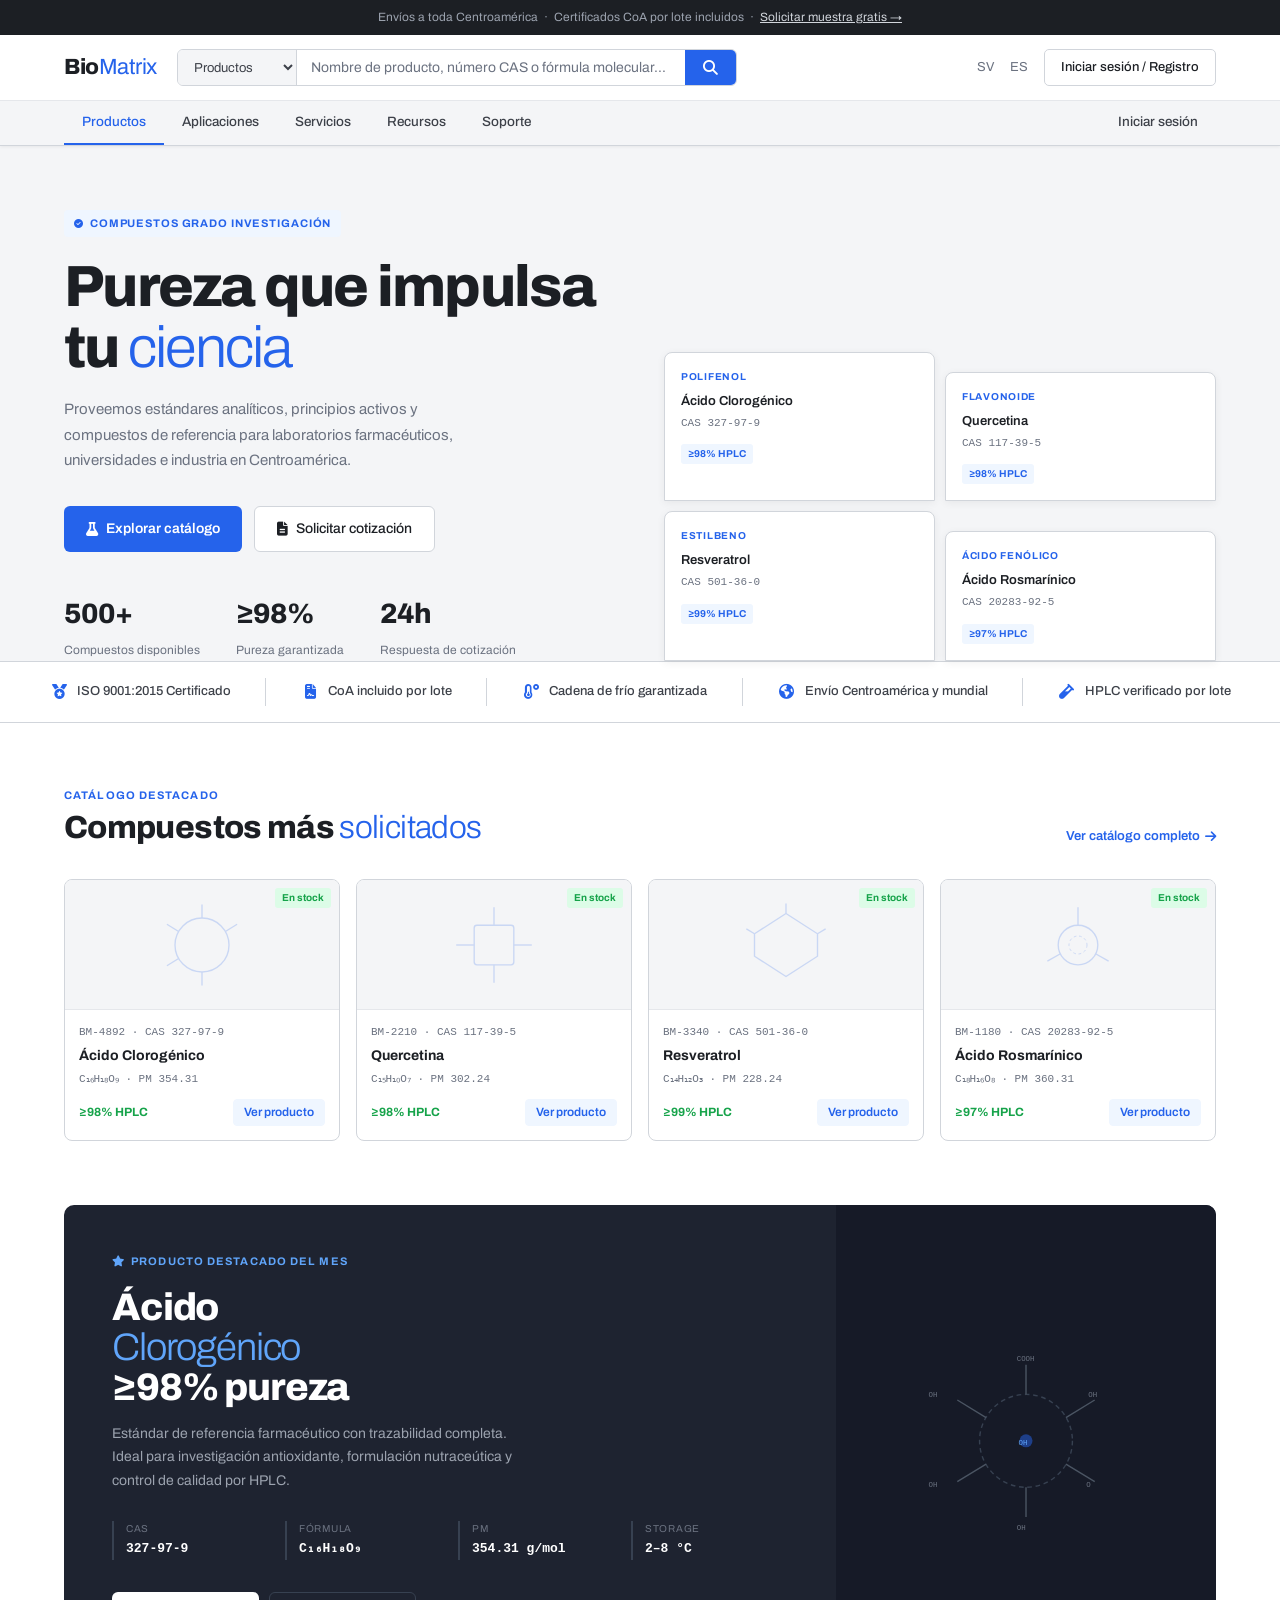
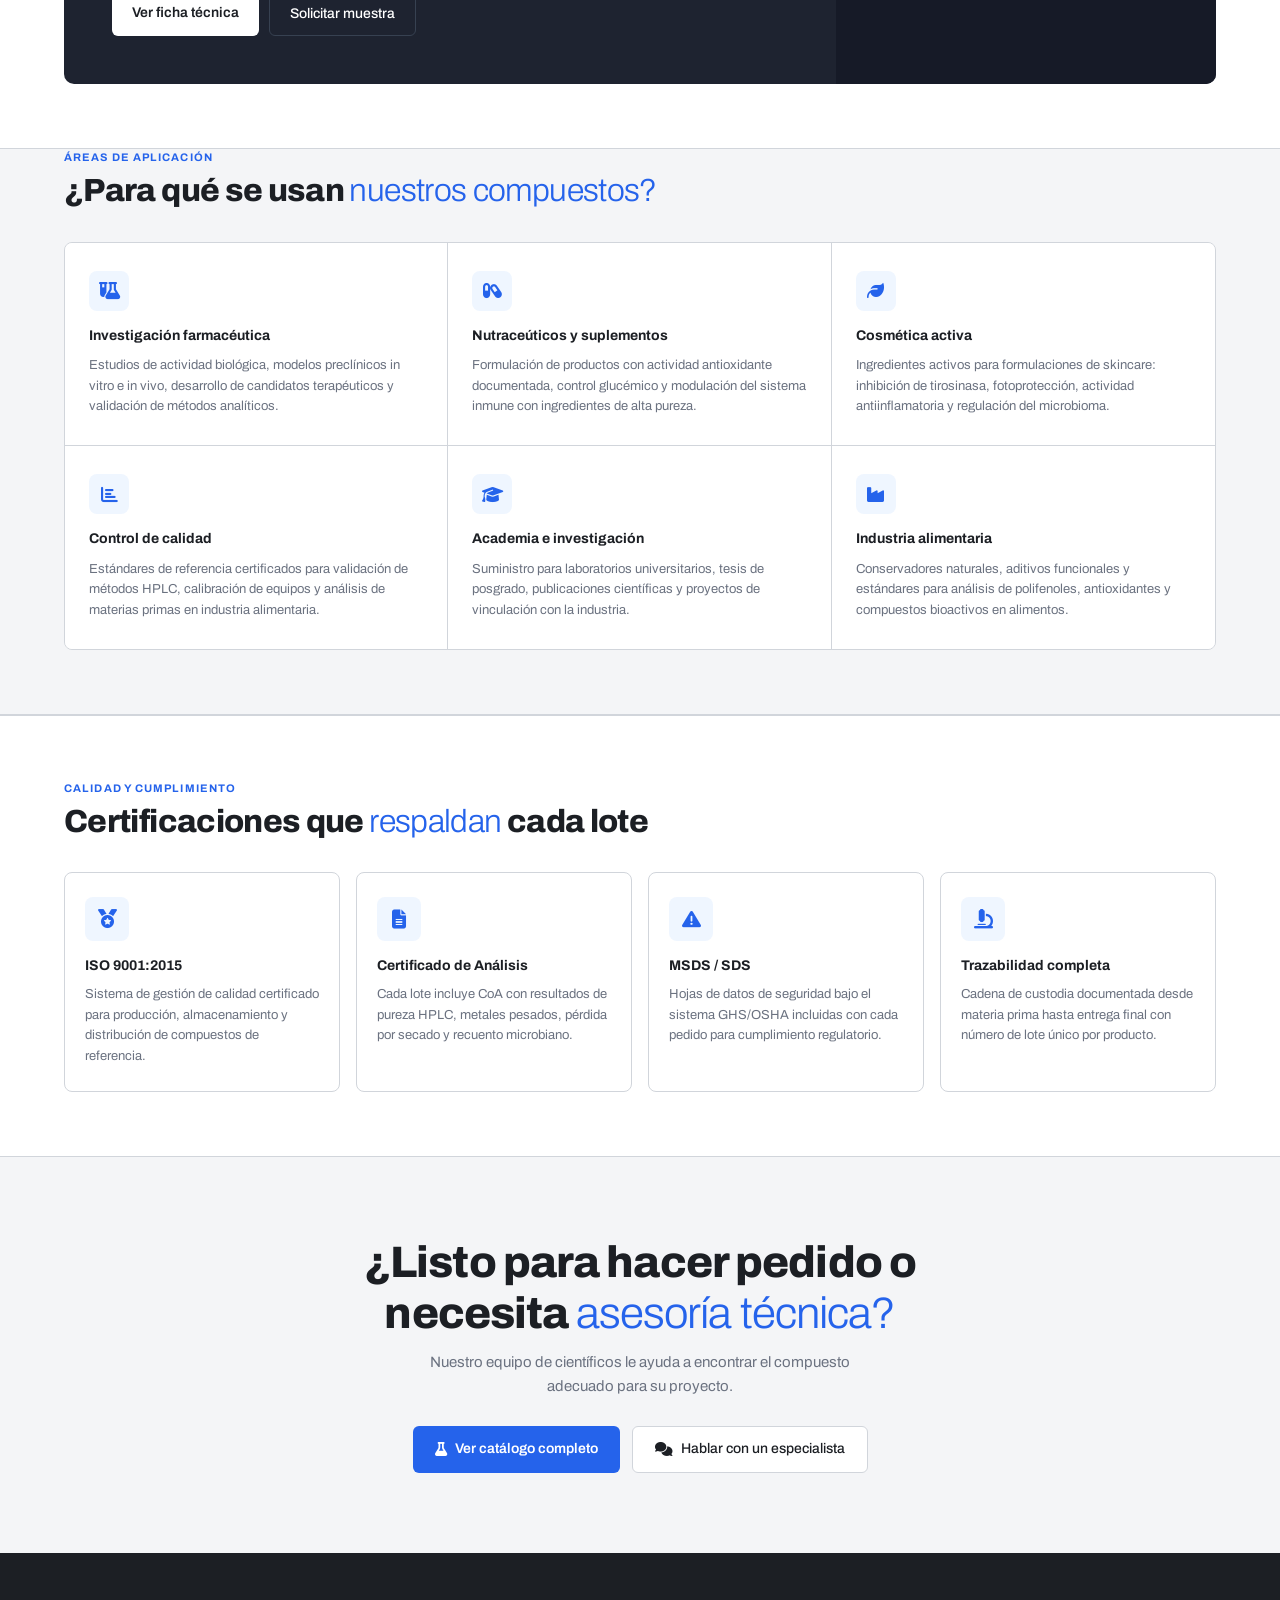
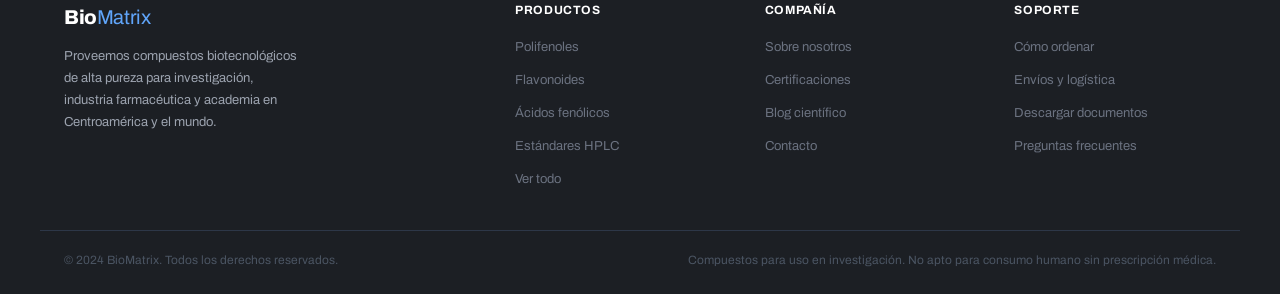
==== index.html @ c0905fe7 "Add files via upload" ====
<!DOCTYPE html>
<html lang="es">
<head>
<meta charset="UTF-8">
<meta name="viewport" content="width=device-width, initial-scale=1.0">
<title>BioMatrix — Compuestos Biotecnológicos de Alta Pureza</title>
<link rel="stylesheet" href="style.css">
<link rel="stylesheet" href="https://cdnjs.cloudflare.com/ajax/libs/font-awesome/6.5.0/css/all.min.css">
</head>
<body>

<div class="topbar">
  Envíos a toda Centroamérica &nbsp;·&nbsp; Certificados CoA por lote incluidos &nbsp;·&nbsp; <a href="contacto.html">Solicitar muestra gratis →</a>
</div>

<header>
  <div class="header-top">
    <div class="logo">Bio<span>Matrix</span></div>
    <div class="search-wrap">
      <select>
        <option>Productos</option>
        <option>CAS</option>
        <option>Aplicaciones</option>
      </select>
      <input type="text" placeholder="Nombre de producto, número CAS o fórmula molecular...">
      <button class="search-btn"><i class="fa fa-magnifying-glass"></i></button>
    </div>
    <div class="header-actions">
      <a href="#">SV</a>
      <a href="#">ES</a>
      <a href="contacto.html" class="btn-login">Iniciar sesión / Registro</a>
    </div>
    <button class="hamburger" onclick="document.querySelector('.mobile-nav').classList.toggle('open')">
      <i class="fa fa-bars"></i>
    </button>
  </div>
  <nav class="header-nav">
    <ul>
      <li><a href="catalogo.html" class="active">Productos</a></li>
      <li><a href="#">Aplicaciones</a></li>
      <li><a href="#">Servicios</a></li>
      <li><a href="#">Recursos</a></li>
      <li><a href="#">Soporte</a></li>
      <li class="nav-right"><a href="contacto.html">Iniciar sesión</a></li>
    </ul>
  </nav>
  <div class="mobile-nav">
    <a href="catalogo.html"><i class="fa fa-flask" style="width:18px;"></i> Productos</a>
    <a href="#"><i class="fa fa-layer-group" style="width:18px;"></i> Aplicaciones</a>
    <a href="#"><i class="fa fa-wrench" style="width:18px;"></i> Servicios</a>
    <a href="#"><i class="fa fa-book" style="width:18px;"></i> Recursos</a>
    <a href="contacto.html"><i class="fa fa-envelope" style="width:18px;"></i> Contacto</a>
    <a href="contacto.html"><i class="fa fa-right-to-bracket" style="width:18px;"></i> Iniciar sesión</a>
  </div>
</header>

<section class="hero">
  <div class="hero-inner">
    <div class="hero-text">
      <div class="hero-eyebrow"><i class="fa fa-circle-check"></i> Compuestos grado investigación</div>
      <h1>Pureza que impulsa<br>tu <span>ciencia</span></h1>
      <p class="hero-desc">Proveemos estándares analíticos, principios activos y compuestos de referencia para laboratorios farmacéuticos, universidades e industria en Centroamérica.</p>
      <div class="hero-ctas">
        <a href="catalogo.html" class="btn-primary"><i class="fa fa-flask"></i> Explorar catálogo</a>
        <a href="contacto.html" class="btn-secondary"><i class="fa fa-file-lines"></i> Solicitar cotización</a>
      </div>
      <div class="hero-stats">
        <div class="hero-stat">
          <strong>500+</strong>
          <span>Compuestos disponibles</span>
        </div>
        <div class="hero-stat">
          <strong>≥98%</strong>
          <span>Pureza garantizada</span>
        </div>
        <div class="hero-stat">
          <strong>24h</strong>
          <span>Respuesta de cotización</span>
        </div>
      </div>
    </div>
    <div class="hero-visual">
      <div class="hero-cards">
        <div class="hero-card">
          <div class="hc-tag">Polifenol</div>
          <div class="hc-name">Ácido Clorogénico</div>
          <div class="hc-cas">CAS 327-97-9</div>
          <span class="hc-purity">≥98% HPLC</span>
        </div>
        <div class="hero-card">
          <div class="hc-tag">Flavonoide</div>
          <div class="hc-name">Quercetina</div>
          <div class="hc-cas">CAS 117-39-5</div>
          <span class="hc-purity">≥98% HPLC</span>
        </div>
        <div class="hero-card">
          <div class="hc-tag">Estilbeno</div>
          <div class="hc-name">Resveratrol</div>
          <div class="hc-cas">CAS 501-36-0</div>
          <span class="hc-purity">≥99% HPLC</span>
        </div>
        <div class="hero-card">
          <div class="hc-tag">Ácido fenólico</div>
          <div class="hc-name">Ácido Rosmarínico</div>
          <div class="hc-cas">CAS 20283-92-5</div>
          <span class="hc-purity">≥97% HPLC</span>
        </div>
      </div>
    </div>
  </div>
</section>

<div class="trust-bar">
  <div class="trust-bar-inner">
    <div class="trust-item"><i class="fa fa-medal"></i> ISO 9001:2015 Certificado</div>
    <div class="trust-divider"></div>
    <div class="trust-item"><i class="fa fa-file-contract"></i> CoA incluido por lote</div>
    <div class="trust-divider"></div>
    <div class="trust-item"><i class="fa fa-temperature-low"></i> Cadena de frío garantizada</div>
    <div class="trust-divider"></div>
    <div class="trust-item"><i class="fa fa-earth-americas"></i> Envío Centroamérica y mundial</div>
    <div class="trust-divider"></div>
    <div class="trust-item"><i class="fa fa-vial"></i> HPLC verificado por lote</div>
  </div>
</div>

<section class="section">
  <div class="container">
    <div class="section-header">
      <div>
        <div class="section-label">Catálogo destacado</div>
        <h2 class="section-title">Compuestos más <span>solicitados</span></h2>
      </div>
      <a href="catalogo.html" class="link-all">Ver catálogo completo <i class="fa fa-arrow-right"></i></a>
    </div>
    <div class="compounds-grid">
      <a href="producto.html" class="compound-card">
        <div class="cc-img">
          <svg viewBox="0 0 100 100" fill="none"><circle cx="50" cy="50" r="30" stroke="#2563eb" stroke-width="1.5"/><line x1="50" y1="20" x2="50" y2="5" stroke="#2563eb" stroke-width="1.5"/><line x1="50" y1="80" x2="50" y2="95" stroke="#2563eb" stroke-width="1.5"/><line x1="24" y1="35" x2="11" y2="27" stroke="#2563eb" stroke-width="1.5"/><line x1="76" y1="35" x2="89" y2="27" stroke="#2563eb" stroke-width="1.5"/><line x1="24" y1="65" x2="11" y2="73" stroke="#2563eb" stroke-width="1.5"/></svg>
          <span class="cc-badge">En stock</span>
        </div>
        <div class="cc-body">
          <div class="cc-ref">BM-4892 · CAS 327-97-9</div>
          <div class="cc-name">Ácido Clorogénico</div>
          <div class="cc-formula">C₁₆H₁₈O₉ · PM 354.31</div>
          <div class="cc-meta"><span class="cc-purity">≥98% HPLC</span><span class="cc-link">Ver producto</span></div>
        </div>
      </a>
      <a href="catalogo.html" class="compound-card">
        <div class="cc-img">
          <svg viewBox="0 0 100 100" fill="none"><rect x="28" y="28" width="44" height="44" stroke="#2563eb" stroke-width="1.5" rx="3"/><line x1="50" y1="28" x2="50" y2="8" stroke="#2563eb" stroke-width="1.5"/><line x1="50" y1="72" x2="50" y2="92" stroke="#2563eb" stroke-width="1.5"/><line x1="28" y1="50" x2="8" y2="50" stroke="#2563eb" stroke-width="1.5"/><line x1="72" y1="50" x2="92" y2="50" stroke="#2563eb" stroke-width="1.5"/></svg>
          <span class="cc-badge">En stock</span>
        </div>
        <div class="cc-body">
          <div class="cc-ref">BM-2210 · CAS 117-39-5</div>
          <div class="cc-name">Quercetina</div>
          <div class="cc-formula">C₁₅H₁₀O₇ · PM 302.24</div>
          <div class="cc-meta"><span class="cc-purity">≥98% HPLC</span><span class="cc-link">Ver producto</span></div>
        </div>
      </a>
      <a href="catalogo.html" class="compound-card">
        <div class="cc-img">
          <svg viewBox="0 0 100 100" fill="none"><polygon points="50,15 85,37.5 85,62.5 50,85 15,62.5 15,37.5" stroke="#2563eb" stroke-width="1.5" fill="none"/><line x1="50" y1="15" x2="50" y2="4" stroke="#2563eb" stroke-width="1.5"/><line x1="85" y1="37.5" x2="94" y2="32" stroke="#2563eb" stroke-width="1.5"/><line x1="15" y1="37.5" x2="6" y2="32" stroke="#2563eb" stroke-width="1.5"/></svg>
          <span class="cc-badge">En stock</span>
        </div>
        <div class="cc-body">
          <div class="cc-ref">BM-3340 · CAS 501-36-0</div>
          <div class="cc-name">Resveratrol</div>
          <div class="cc-formula">C₁₄H₁₂O₃ · PM 228.24</div>
          <div class="cc-meta"><span class="cc-purity">≥99% HPLC</span><span class="cc-link">Ver producto</span></div>
        </div>
      </a>
      <a href="catalogo.html" class="compound-card">
        <div class="cc-img">
          <svg viewBox="0 0 100 100" fill="none"><circle cx="50" cy="50" r="22" stroke="#2563eb" stroke-width="1.5"/><circle cx="50" cy="50" r="10" stroke="#2563eb" stroke-width="1" stroke-dasharray="3 3"/><line x1="50" y1="28" x2="50" y2="8" stroke="#2563eb" stroke-width="1.5"/><line x1="70" y1="60" x2="84" y2="68" stroke="#2563eb" stroke-width="1.5"/><line x1="30" y1="60" x2="16" y2="68" stroke="#2563eb" stroke-width="1.5"/></svg>
          <span class="cc-badge">En stock</span>
        </div>
        <div class="cc-body">
          <div class="cc-ref">BM-1180 · CAS 20283-92-5</div>
          <div class="cc-name">Ácido Rosmarínico</div>
          <div class="cc-formula">C₁₈H₁₆O₈ · PM 360.31</div>
          <div class="cc-meta"><span class="cc-purity">≥97% HPLC</span><span class="cc-link">Ver producto</span></div>
        </div>
      </a>
    </div>
  </div>
</section>

<div class="featured-wrap">
  <div class="featured-product">
    <div class="fp-left">
      <div class="fp-eyebrow"><i class="fa fa-star"></i> Producto destacado del mes</div>
      <h2>Ácido<br><span>Clorogénico</span><br>≥98% pureza</h2>
      <p>Estándar de referencia farmacéutico con trazabilidad completa. Ideal para investigación antioxidante, formulación nutraceútica y control de calidad por HPLC.</p>
      <div class="fp-specs">
        <div class="fp-spec"><div class="fp-spec-label">CAS</div><div class="fp-spec-val">327-97-9</div></div>
        <div class="fp-spec"><div class="fp-spec-label">Fórmula</div><div class="fp-spec-val">C₁₆H₁₈O₉</div></div>
        <div class="fp-spec"><div class="fp-spec-label">PM</div><div class="fp-spec-val">354.31 g/mol</div></div>
        <div class="fp-spec"><div class="fp-spec-label">Storage</div><div class="fp-spec-val">2–8 °C</div></div>
      </div>
      <div class="fp-actions">
        <a href="producto.html" class="btn-white">Ver ficha técnica</a>
        <a href="contacto.html" class="btn-outline-white">Solicitar muestra</a>
      </div>
    </div>
    <div class="fp-right">
      <div class="fp-molecule">
        <svg viewBox="0 0 280 200" fill="none" xmlns="http://www.w3.org/2000/svg">
          <circle cx="140" cy="100" r="50" stroke="#374151" stroke-width="1.5" stroke-dasharray="5 4"/>
          <line x1="140" y1="50" x2="140" y2="18" stroke="#4b5563" stroke-width="1.5"/>
          <line x1="140" y1="150" x2="140" y2="182" stroke="#4b5563" stroke-width="1.5"/>
          <line x1="97" y1="75" x2="66" y2="56" stroke="#4b5563" stroke-width="1.5"/>
          <line x1="183" y1="75" x2="214" y2="56" stroke="#4b5563" stroke-width="1.5"/>
          <line x1="97" y1="125" x2="66" y2="144" stroke="#4b5563" stroke-width="1.5"/>
          <line x1="183" y1="125" x2="214" y2="144" stroke="#4b5563" stroke-width="1.5"/>
          <circle cx="140" cy="100" r="7" fill="#2563eb" opacity="0.5"/>
          <text x="132" y="104" fill="#60a5fa" font-family="monospace" font-size="8">OH</text>
          <text x="130" y="14" fill="#6b7280" font-family="monospace" font-size="8">COOH</text>
          <text x="35" y="53" fill="#6b7280" font-family="monospace" font-size="8">OH</text>
          <text x="207" y="53" fill="#6b7280" font-family="monospace" font-size="8">OH</text>
          <text x="35" y="150" fill="#6b7280" font-family="monospace" font-size="8">OH</text>
          <text x="205" y="150" fill="#6b7280" font-family="monospace" font-size="8">O</text>
          <text x="130" y="196" fill="#6b7280" font-family="monospace" font-size="8">OH</text>
        </svg>
      </div>
    </div>
  </div>
</div>

<section class="applications section" style="padding-top:0;">
  <div class="container">
    <div class="section-header">
      <div>
        <div class="section-label">Áreas de aplicación</div>
        <h2 class="section-title">¿Para qué se usan <span>nuestros compuestos?</span></h2>
      </div>
    </div>
    <div class="apps-grid">
      <div class="app-card">
        <div class="app-icon"><i class="fa fa-flask-vial"></i></div>
        <h3>Investigación farmacéutica</h3>
        <p>Estudios de actividad biológica, modelos preclínicos in vitro e in vivo, desarrollo de candidatos terapéuticos y validación de métodos analíticos.</p>
      </div>
      <div class="app-card">
        <div class="app-icon"><i class="fa fa-capsules"></i></div>
        <h3>Nutraceúticos y suplementos</h3>
        <p>Formulación de productos con actividad antioxidante documentada, control glucémico y modulación del sistema inmune con ingredientes de alta pureza.</p>
      </div>
      <div class="app-card">
        <div class="app-icon"><i class="fa fa-leaf"></i></div>
        <h3>Cosmética activa</h3>
        <p>Ingredientes activos para formulaciones de skincare: inhibición de tirosinasa, fotoprotección, actividad antiinflamatoria y regulación del microbioma.</p>
      </div>
      <div class="app-card">
        <div class="app-icon"><i class="fa fa-chart-bar"></i></div>
        <h3>Control de calidad</h3>
        <p>Estándares de referencia certificados para validación de métodos HPLC, calibración de equipos y análisis de materias primas en industria alimentaria.</p>
      </div>
      <div class="app-card">
        <div class="app-icon"><i class="fa fa-graduation-cap"></i></div>
        <h3>Academia e investigación</h3>
        <p>Suministro para laboratorios universitarios, tesis de posgrado, publicaciones científicas y proyectos de vinculación con la industria.</p>
      </div>
      <div class="app-card">
        <div class="app-icon"><i class="fa fa-industry"></i></div>
        <h3>Industria alimentaria</h3>
        <p>Conservadores naturales, aditivos funcionales y estándares para análisis de polifenoles, antioxidantes y compuestos bioactivos en alimentos.</p>
      </div>
    </div>
  </div>
</section>

<section class="section" style="border-top:1px solid var(--border);">
  <div class="container">
    <div class="section-header">
      <div>
        <div class="section-label">Calidad y cumplimiento</div>
        <h2 class="section-title">Certificaciones que <span>respaldan</span> cada lote</h2>
      </div>
    </div>
    <div class="certs-grid">
      <div class="cert-card">
        <div class="cert-icon-wrap"><i class="fa fa-medal"></i></div>
        <h3>ISO 9001:2015</h3>
        <p>Sistema de gestión de calidad certificado para producción, almacenamiento y distribución de compuestos de referencia.</p>
      </div>
      <div class="cert-card">
        <div class="cert-icon-wrap"><i class="fa fa-file-lines"></i></div>
        <h3>Certificado de Análisis</h3>
        <p>Cada lote incluye CoA con resultados de pureza HPLC, metales pesados, pérdida por secado y recuento microbiano.</p>
      </div>
      <div class="cert-card">
        <div class="cert-icon-wrap"><i class="fa fa-triangle-exclamation"></i></div>
        <h3>MSDS / SDS</h3>
        <p>Hojas de datos de seguridad bajo el sistema GHS/OSHA incluidas con cada pedido para cumplimiento regulatorio.</p>
      </div>
      <div class="cert-card">
        <div class="cert-icon-wrap"><i class="fa fa-microscope"></i></div>
        <h3>Trazabilidad completa</h3>
        <p>Cadena de custodia documentada desde materia prima hasta entrega final con número de lote único por producto.</p>
      </div>
    </div>
  </div>
</section>

<section class="cta-section">
  <h2>¿Listo para hacer pedido o<br>necesita <span>asesoría técnica?</span></h2>
  <p>Nuestro equipo de científicos le ayuda a encontrar el compuesto adecuado para su proyecto.</p>
  <div class="cta-btns">
    <a href="catalogo.html" class="btn-primary"><i class="fa fa-flask"></i> Ver catálogo completo</a>
    <a href="contacto.html" class="btn-secondary"><i class="fa fa-comments"></i> Hablar con un especialista</a>
  </div>
</section>

<footer>
  <div class="footer-top">
    <div>
      <div class="footer-logo">Bio<span>Matrix</span></div>
      <p class="footer-about">Proveemos compuestos biotecnológicos de alta pureza para investigación, industria farmacéutica y academia en Centroamérica y el mundo.</p>
    </div>
    <div class="footer-col">
      <h4>Productos</h4>
      <ul>
        <li><a href="catalogo.html">Polifenoles</a></li>
        <li><a href="catalogo.html">Flavonoides</a></li>
        <li><a href="catalogo.html">Ácidos fenólicos</a></li>
        <li><a href="catalogo.html">Estándares HPLC</a></li>
        <li><a href="catalogo.html">Ver todo</a></li>
      </ul>
    </div>
    <div class="footer-col">
      <h4>Compañía</h4>
      <ul>
        <li><a href="#">Sobre nosotros</a></li>
        <li><a href="#">Certificaciones</a></li>
        <li><a href="#">Blog científico</a></li>
        <li><a href="contacto.html">Contacto</a></li>
      </ul>
    </div>
    <div class="footer-col">
      <h4>Soporte</h4>
      <ul>
        <li><a href="#">Cómo ordenar</a></li>
        <li><a href="#">Envíos y logística</a></li>
        <li><a href="#">Descargar documentos</a></li>
        <li><a href="#">Preguntas frecuentes</a></li>
      </ul>
    </div>
  </div>
  <div class="footer-bottom">
    <span>© 2024 BioMatrix. Todos los derechos reservados.</span>
    <span>Compuestos para uso en investigación. No apto para consumo humano sin prescripción médica.</span>
  </div>
</footer>

</body>
</html>
---- style.css ----
@import url('https://fonts.googleapis.com/css2?family=Archivo:wght@300;400;500;600;700;800&display=swap');
@import url('https://cdnjs.cloudflare.com/ajax/libs/font-awesome/6.5.0/css/all.min.css');

*, *::before, *::after { box-sizing: border-box; margin: 0; padding: 0; }

:root {
  --white: #ffffff;
  --bg: #f4f5f7;
  --bg2: #ebedf0;
  --ink: #1c1f24;
  --ink2: #3d4149;
  --muted: #6b7280;
  --accent: #2563eb;
  --accent-hover: #1d4ed8;
  --accent-light: #eff6ff;
  --border: #d1d5db;
  --border2: #e5e7eb;
  --red: #dc2626;
  --green: #16a34a;
  --font: 'Archivo', sans-serif;
}

html { scroll-behavior: smooth; }

body {
  font-family: var(--font);
  background: var(--white);
  color: var(--ink);
  font-size: 15px;
  line-height: 1.6;
  -webkit-font-smoothing: antialiased;
}

a { color: inherit; text-decoration: none; }
img { display: block; max-width: 100%; }
button { cursor: pointer; font-family: var(--font); border: none; }
ul { list-style: none; }

.container {
  max-width: 1200px;
  margin: 0 auto;
  padding: 0 24px;
}

/* TOPBAR */
.topbar {
  background: var(--ink);
  color: #9ca3af;
  font-size: 12px;
  padding: 8px 24px;
  text-align: center;
}
.topbar a { color: #d1d5db; text-decoration: underline; }

/* HEADER */
header {
  background: var(--white);
  border-bottom: 1px solid var(--border);
  position: sticky;
  top: 0;
  z-index: 200;
  box-shadow: 0 1px 3px rgba(0,0,0,0.06);
}
.header-top {
  display: flex;
  align-items: center;
  gap: 20px;
  padding: 14px 24px;
  max-width: 1200px;
  margin: 0 auto;
}
.logo {
  font-size: 22px;
  font-weight: 800;
  color: var(--ink);
  letter-spacing: -0.02em;
  flex-shrink: 0;
  white-space: nowrap;
}
.logo span { color: var(--accent); font-weight: 400; }

.search-wrap {
  flex: 1;
  display: flex;
  max-width: 560px;
  border: 1.5px solid var(--border);
  border-radius: 6px;
  overflow: hidden;
}
.search-wrap select {
  border: none;
  border-right: 1px solid var(--border);
  background: var(--bg);
  padding: 0 12px;
  font-family: var(--font);
  font-size: 13px;
  color: var(--ink2);
  outline: none;
  cursor: pointer;
  min-width: 100px;
}
.search-wrap input {
  flex: 1;
  border: none;
  padding: 10px 14px;
  font-family: var(--font);
  font-size: 14px;
  outline: none;
  color: var(--ink);
  min-width: 0;
}
.search-wrap input::placeholder { color: var(--muted); }
.search-btn {
  background: var(--accent);
  border: none;
  color: #fff;
  padding: 0 18px;
  font-size: 15px;
  display: flex;
  align-items: center;
  transition: background 0.2s;
  cursor: pointer;
}
.search-btn:hover { background: var(--accent-hover); }

.header-actions {
  display: flex;
  align-items: center;
  gap: 16px;
  margin-left: auto;
  flex-shrink: 0;
}
.header-actions a {
  font-size: 13px;
  color: var(--muted);
}
.header-actions a:hover { color: var(--ink); }
.btn-login {
  border: 1.5px solid var(--border);
  padding: 7px 16px;
  border-radius: 5px;
  font-size: 13px;
  font-weight: 500;
  color: var(--ink) !important;
  white-space: nowrap;
}
.btn-login:hover { border-color: var(--accent); color: var(--accent) !important; }

.header-nav {
  background: var(--bg);
  border-top: 1px solid var(--border2);
}
.header-nav ul {
  max-width: 1200px;
  margin: 0 auto;
  padding: 0 24px;
  display: flex;
  gap: 0;
}
.header-nav li a {
  display: block;
  padding: 10px 18px;
  font-size: 13.5px;
  font-weight: 500;
  color: var(--ink2);
  border-bottom: 2px solid transparent;
  transition: color 0.15s, border-color 0.15s;
  white-space: nowrap;
}
.header-nav li a:hover { color: var(--accent); }
.header-nav li a.active { color: var(--accent); border-bottom-color: var(--accent); }
.header-nav .nav-right { margin-left: auto; }

/* MOBILE NAV TOGGLE */
.hamburger {
  display: none;
  background: none;
  border: none;
  font-size: 20px;
  color: var(--ink);
  margin-left: auto;
  cursor: pointer;
}
.mobile-nav {
  display: none;
  flex-direction: column;
  background: var(--white);
  border-top: 1px solid var(--border);
  padding: 8px 0;
}
.mobile-nav a {
  display: block;
  padding: 12px 24px;
  font-size: 14px;
  color: var(--ink2);
  border-bottom: 1px solid var(--border2);
}
.mobile-nav.open { display: flex; }

/* HERO */
.hero {
  background: var(--bg);
  border-bottom: 1px solid var(--border);
}
.hero-inner {
  max-width: 1200px;
  margin: 0 auto;
  padding: 64px 24px 0;
  display: grid;
  grid-template-columns: 1fr 1fr;
  gap: 48px;
  align-items: end;
}
.hero-eyebrow {
  display: inline-flex;
  align-items: center;
  gap: 6px;
  background: var(--accent-light);
  color: var(--accent);
  font-size: 11px;
  font-weight: 700;
  letter-spacing: 0.08em;
  text-transform: uppercase;
  padding: 5px 10px;
  border-radius: 4px;
  margin-bottom: 20px;
}
.hero-eyebrow i { font-size: 9px; }
.hero h1 {
  font-size: clamp(36px, 5vw, 58px);
  font-weight: 800;
  line-height: 1.05;
  letter-spacing: -0.03em;
  color: var(--ink);
  margin-bottom: 18px;
}
.hero h1 span { color: var(--accent); font-weight: 300; }
.hero-desc {
  font-size: 15px;
  color: var(--muted);
  line-height: 1.7;
  max-width: 440px;
  margin-bottom: 32px;
}
.hero-ctas { display: flex; gap: 12px; flex-wrap: wrap; margin-bottom: 40px; }

.btn-primary {
  display: inline-flex;
  align-items: center;
  gap: 8px;
  background: var(--accent);
  color: #fff;
  padding: 11px 22px;
  border-radius: 6px;
  font-size: 14px;
  font-weight: 600;
  border: none;
  cursor: pointer;
  transition: background 0.2s;
  white-space: nowrap;
}
.btn-primary:hover { background: var(--accent-hover); }
.btn-secondary {
  display: inline-flex;
  align-items: center;
  gap: 8px;
  background: var(--white);
  color: var(--ink);
  padding: 11px 22px;
  border-radius: 6px;
  font-size: 14px;
  font-weight: 500;
  border: 1.5px solid var(--border);
  cursor: pointer;
  transition: border-color 0.2s, color 0.2s;
  white-space: nowrap;
}
.btn-secondary:hover { border-color: var(--accent); color: var(--accent); }

.hero-stats {
  display: flex;
  gap: 36px;
  flex-wrap: wrap;
}
.hero-stat strong {
  display: block;
  font-size: 28px;
  font-weight: 800;
  color: var(--ink);
  letter-spacing: -0.03em;
}
.hero-stat span { font-size: 12px; color: var(--muted); }

.hero-visual { align-self: end; }
.hero-cards {
  display: grid;
  grid-template-columns: 1fr 1fr;
  gap: 10px;
}
.hero-card {
  background: var(--white);
  border: 1px solid var(--border);
  border-radius: 8px 8px 0 0;
  padding: 16px;
  box-shadow: 0 2px 8px rgba(0,0,0,0.06);
}
.hero-card:nth-child(2),
.hero-card:nth-child(4) { margin-top: 20px; }
.hc-tag { font-size: 10px; font-weight: 700; text-transform: uppercase; letter-spacing: 0.07em; color: var(--accent); margin-bottom: 6px; }
.hc-name { font-size: 13px; font-weight: 600; color: var(--ink); margin-bottom: 3px; }
.hc-cas { font-size: 11px; color: var(--muted); font-family: monospace; margin-bottom: 8px; }
.hc-purity {
  display: inline-block;
  background: var(--accent-light);
  color: var(--accent);
  font-size: 10px;
  font-weight: 700;
  padding: 2px 7px;
  border-radius: 3px;
}

/* TRUST BAR */
.trust-bar {
  border-bottom: 1px solid var(--border);
  background: var(--white);
  padding: 16px 24px;
}
.trust-bar-inner {
  max-width: 1200px;
  margin: 0 auto;
  display: flex;
  align-items: center;
  justify-content: space-around;
  gap: 16px;
  flex-wrap: wrap;
}
.trust-item {
  display: flex;
  align-items: center;
  gap: 8px;
  font-size: 13px;
  font-weight: 500;
  color: var(--ink2);
}
.trust-item i { color: var(--accent); font-size: 15px; width: 20px; text-align: center; }
.trust-divider { width: 1px; height: 28px; background: var(--border); }

/* SECTIONS */
.section { padding: 64px 0; }
.section-header {
  display: flex;
  align-items: flex-end;
  justify-content: space-between;
  margin-bottom: 32px;
  gap: 16px;
  flex-wrap: wrap;
}
.section-label {
  font-size: 11px;
  font-weight: 700;
  text-transform: uppercase;
  letter-spacing: 0.1em;
  color: var(--accent);
  margin-bottom: 6px;
}
.section-title {
  font-size: clamp(22px, 3vw, 32px);
  font-weight: 800;
  letter-spacing: -0.02em;
  color: var(--ink);
  line-height: 1.15;
}
.section-title span { color: var(--accent); font-weight: 300; }
.link-all {
  font-size: 13px;
  font-weight: 600;
  color: var(--accent);
  display: flex;
  align-items: center;
  gap: 5px;
  white-space: nowrap;
}
.link-all:hover { text-decoration: underline; }

/* COMPOUND CARDS */
.compounds-grid {
  display: grid;
  grid-template-columns: repeat(4, 1fr);
  gap: 16px;
}
.compound-card {
  border: 1px solid var(--border);
  border-radius: 8px;
  overflow: hidden;
  background: var(--white);
  transition: box-shadow 0.2s, border-color 0.2s;
  display: block;
}
.compound-card:hover { box-shadow: 0 4px 16px rgba(0,0,0,0.09); border-color: var(--accent); }
.cc-img {
  background: var(--bg);
  height: 130px;
  display: flex;
  align-items: center;
  justify-content: center;
  border-bottom: 1px solid var(--border2);
  position: relative;
}
.cc-img svg { width: 90px; height: 90px; opacity: 0.2; }
.cc-badge {
  position: absolute;
  top: 8px;
  right: 8px;
  background: #dcfce7;
  color: var(--green);
  font-size: 10px;
  font-weight: 700;
  padding: 2px 7px;
  border-radius: 3px;
}
.cc-body { padding: 14px; }
.cc-ref { font-size: 11px; color: var(--muted); font-family: monospace; margin-bottom: 3px; }
.cc-name { font-size: 14px; font-weight: 700; color: var(--ink); margin-bottom: 4px; }
.cc-formula { font-family: monospace; font-size: 11px; color: var(--muted); margin-bottom: 10px; }
.cc-meta { display: flex; justify-content: space-between; align-items: center; }
.cc-purity { font-size: 12px; font-weight: 700; color: var(--green); }
.cc-link {
  font-size: 12px;
  font-weight: 600;
  color: var(--accent);
  border: 1px solid var(--accent-light);
  padding: 3px 10px;
  border-radius: 4px;
  background: var(--accent-light);
}
.cc-link:hover { background: var(--accent); color: #fff; }

/* FEATURED PRODUCT */
.featured-wrap { padding: 0 24px 64px; max-width: 1200px; margin: 0 auto; }
.featured-product {
  background: #1e2330;
  color: var(--white);
  border-radius: 10px;
  overflow: hidden;
  display: grid;
  grid-template-columns: 1fr 380px;
}
.fp-left { padding: 48px; }
.fp-eyebrow { font-size: 11px; font-weight: 700; text-transform: uppercase; letter-spacing: 0.1em; color: #60a5fa; margin-bottom: 16px; display: flex; align-items: center; gap: 6px; }
.fp-left h2 { font-size: clamp(28px, 3vw, 42px); font-weight: 800; letter-spacing: -0.03em; line-height: 1.05; margin-bottom: 14px; }
.fp-left h2 span { color: #60a5fa; font-weight: 300; }
.fp-left p { color: #9ca3af; font-size: 14px; line-height: 1.7; margin-bottom: 28px; max-width: 420px; }
.fp-specs { display: grid; grid-template-columns: repeat(4, 1fr); gap: 16px; margin-bottom: 32px; }
.fp-spec { border-left: 2px solid #374151; padding-left: 12px; }
.fp-spec-label { font-size: 10px; color: #6b7280; text-transform: uppercase; letter-spacing: 0.07em; margin-bottom: 2px; }
.fp-spec-val { font-size: 13px; font-weight: 700; color: var(--white); font-family: monospace; }
.fp-actions { display: flex; gap: 10px; flex-wrap: wrap; }
.btn-white {
  background: var(--white);
  color: var(--ink);
  padding: 10px 20px;
  border-radius: 6px;
  font-size: 14px;
  font-weight: 600;
  border: none;
  cursor: pointer;
}
.btn-white:hover { opacity: 0.9; }
.btn-outline-white {
  background: transparent;
  color: var(--white);
  padding: 10px 20px;
  border-radius: 6px;
  font-size: 14px;
  font-weight: 500;
  border: 1.5px solid #374151;
  cursor: pointer;
}
.btn-outline-white:hover { border-color: #6b7280; }
.fp-right {
  background: #161a27;
  display: flex;
  align-items: center;
  justify-content: center;
  padding: 40px;
}
.fp-molecule svg { width: 100%; max-width: 260px; height: auto; }

/* APPLICATIONS */
.applications { background: var(--bg); border-top: 1px solid var(--border); border-bottom: 1px solid var(--border); }
.apps-grid {
  display: grid;
  grid-template-columns: repeat(3, 1fr);
  gap: 0;
  border: 1px solid var(--border);
  border-radius: 8px;
  overflow: hidden;
}
.app-card {
  background: var(--white);
  padding: 28px 24px;
  border-right: 1px solid var(--border);
  border-bottom: 1px solid var(--border);
  transition: background 0.15s;
}
.app-card:hover { background: var(--bg); }
.app-card:nth-child(3n) { border-right: none; }
.app-card:nth-child(4),
.app-card:nth-child(5),
.app-card:nth-child(6) { border-bottom: none; }
.app-icon {
  width: 40px;
  height: 40px;
  background: var(--accent-light);
  border-radius: 8px;
  display: flex;
  align-items: center;
  justify-content: center;
  margin-bottom: 14px;
}
.app-icon i { color: var(--accent); font-size: 17px; }
.app-card h3 { font-size: 14px; font-weight: 700; margin-bottom: 8px; color: var(--ink); }
.app-card p { font-size: 13px; color: var(--muted); line-height: 1.6; }

/* CERTIFICATIONS */
.certs-grid {
  display: grid;
  grid-template-columns: repeat(4, 1fr);
  gap: 16px;
}
.cert-card {
  border: 1px solid var(--border);
  border-radius: 8px;
  padding: 24px 20px;
  background: var(--white);
  transition: border-color 0.2s;
}
.cert-card:hover { border-color: var(--accent); }
.cert-icon-wrap {
  width: 44px;
  height: 44px;
  background: var(--accent-light);
  border-radius: 8px;
  display: flex;
  align-items: center;
  justify-content: center;
  margin-bottom: 14px;
}
.cert-icon-wrap i { color: var(--accent); font-size: 19px; }
.cert-card h3 { font-size: 14px; font-weight: 700; margin-bottom: 6px; }
.cert-card p { font-size: 13px; color: var(--muted); line-height: 1.6; }

/* CTA */
.cta-section {
  background: var(--bg);
  border-top: 1px solid var(--border);
  text-align: center;
  padding: 80px 24px;
}
.cta-section h2 {
  font-size: clamp(28px, 4vw, 44px);
  font-weight: 800;
  letter-spacing: -0.02em;
  margin-bottom: 12px;
  color: var(--ink);
  line-height: 1.15;
}
.cta-section h2 span { color: var(--accent); font-weight: 300; }
.cta-section p { font-size: 15px; color: var(--muted); max-width: 440px; margin: 0 auto 28px; }
.cta-btns { display: flex; gap: 12px; justify-content: center; flex-wrap: wrap; }

/* FOOTER */
footer {
  background: #1c1f24;
  color: #9ca3af;
  padding: 48px 0 24px;
}
.footer-top {
  max-width: 1200px;
  margin: 0 auto;
  padding: 0 24px;
  display: grid;
  grid-template-columns: 2fr 1fr 1fr 1fr;
  gap: 48px;
  margin-bottom: 40px;
}
.footer-logo { font-size: 20px; font-weight: 800; color: var(--white); letter-spacing: -0.02em; margin-bottom: 12px; }
.footer-logo span { color: #60a5fa; font-weight: 400; }
.footer-about { font-size: 13px; line-height: 1.7; max-width: 240px; }
.footer-col h4 { font-size: 12px; font-weight: 700; color: var(--white); margin-bottom: 14px; letter-spacing: 0.05em; text-transform: uppercase; }
.footer-col ul { display: flex; flex-direction: column; gap: 9px; }
.footer-col ul a { font-size: 13px; color: #6b7280; transition: color 0.2s; }
.footer-col ul a:hover { color: var(--white); }
.footer-bottom {
  max-width: 1200px;
  margin: 0 auto;
  padding: 20px 24px 0;
  border-top: 1px solid #2d3748;
  display: flex;
  justify-content: space-between;
  align-items: center;
  font-size: 12px;
  color: #4b5563;
  flex-wrap: wrap;
  gap: 8px;
}

/* BREADCRUMB */
.breadcrumb-bar { border-bottom: 1px solid var(--border); background: var(--white); }
.breadcrumb {
  padding: 12px 24px;
  max-width: 1200px;
  margin: 0 auto;
  font-size: 13px;
  color: var(--muted);
  display: flex;
  align-items: center;
  gap: 6px;
  flex-wrap: wrap;
}
.breadcrumb a { color: var(--accent); }
.breadcrumb a:hover { text-decoration: underline; }
.breadcrumb i { font-size: 10px; color: var(--border); }

/* CATALOG PAGE */
.catalog-layout {
  max-width: 1200px;
  margin: 0 auto;
  padding: 28px 24px 64px;
  display: grid;
  grid-template-columns: 240px 1fr;
  gap: 32px;
  align-items: start;
}
.sidebar { position: sticky; top: 110px; }
.sidebar-title { font-size: 11px; font-weight: 700; color: var(--muted); text-transform: uppercase; letter-spacing: 0.08em; margin-bottom: 14px; }
.filter-group { margin-bottom: 20px; border-bottom: 1px solid var(--border2); padding-bottom: 20px; }
.filter-group:last-child { border-bottom: none; }
.filter-group-title {
  font-size: 13px;
  font-weight: 700;
  color: var(--ink);
  margin-bottom: 10px;
  display: flex;
  justify-content: space-between;
  align-items: center;
  cursor: pointer;
}
.filter-group-title i { font-size: 11px; color: var(--muted); }
.filter-option { display: flex; align-items: center; gap: 8px; margin-bottom: 7px; }
.filter-option label { font-size: 13px; color: var(--ink2); cursor: pointer; flex: 1; }
.filter-option input[type="checkbox"] { accent-color: var(--accent); width: 14px; height: 14px; flex-shrink: 0; }
.filter-count { font-size: 11px; color: var(--muted); }
.search-filter {
  width: 100%;
  border: 1px solid var(--border);
  border-radius: 5px;
  padding: 7px 10px;
  font-size: 13px;
  font-family: var(--font);
  outline: none;
  margin-bottom: 10px;
  color: var(--ink);
}
.search-filter:focus { border-color: var(--accent); }
.applied-filters { display: flex; gap: 6px; flex-wrap: wrap; margin-bottom: 16px; }
.filter-tag {
  background: var(--accent-light);
  color: var(--accent);
  font-size: 12px;
  padding: 4px 10px;
  border-radius: 4px;
  display: flex;
  align-items: center;
  gap: 5px;
}
.filter-tag i { cursor: pointer; font-size: 11px; }

.catalog-header {
  display: flex;
  align-items: center;
  justify-content: space-between;
  margin-bottom: 20px;
  padding-bottom: 14px;
  border-bottom: 1px solid var(--border);
  flex-wrap: wrap;
  gap: 10px;
}
.catalog-count { font-size: 13px; color: var(--muted); }
.catalog-count strong { color: var(--ink); }
.catalog-sort { display: flex; align-items: center; gap: 8px; font-size: 13px; color: var(--muted); }
.catalog-sort select { border: 1px solid var(--border); padding: 5px 8px; border-radius: 5px; font-size: 13px; font-family: var(--font); color: var(--ink); outline: none; }

.product-list { display: flex; flex-direction: column; gap: 12px; }
.product-row {
  border: 1px solid var(--border);
  border-radius: 8px;
  padding: 20px;
  display: grid;
  grid-template-columns: 90px 1fr auto;
  gap: 20px;
  align-items: center;
  background: var(--white);
  transition: border-color 0.15s, box-shadow 0.15s;
}
.product-row:hover { border-color: var(--accent); box-shadow: 0 2px 10px rgba(0,0,0,0.07); }
.pr-img {
  width: 90px;
  height: 90px;
  background: var(--bg);
  border-radius: 6px;
  border: 1px solid var(--border2);
  display: flex;
  align-items: center;
  justify-content: center;
  flex-shrink: 0;
}
.pr-img svg { width: 60px; height: 60px; opacity: 0.25; }
.pr-ref { font-size: 11px; color: var(--muted); font-family: monospace; margin-bottom: 3px; }
.pr-name { font-size: 16px; font-weight: 700; color: var(--ink); margin-bottom: 3px; }
.pr-name a:hover { color: var(--accent); }
.pr-synonym { font-size: 12px; color: var(--muted); margin-bottom: 10px; }
.pr-tags { display: flex; gap: 6px; flex-wrap: wrap; }
.pr-tag {
  font-size: 11px;
  padding: 2px 8px;
  border-radius: 3px;
  background: var(--bg);
  color: var(--ink2);
  border: 1px solid var(--border);
}
.pr-tag.blue { background: var(--accent-light); color: var(--accent); border-color: transparent; }
.pr-tag.green { background: #dcfce7; color: var(--green); border-color: transparent; }
.pr-right { text-align: right; flex-shrink: 0; min-width: 110px; }
.pr-cas { font-size: 11px; color: var(--muted); font-family: monospace; margin-bottom: 6px; }
.pr-stock { font-size: 12px; font-weight: 700; margin-bottom: 12px; display: flex; align-items: center; gap: 4px; justify-content: flex-end; }
.pr-stock.in i { color: var(--green); }
.pr-stock.in { color: var(--green); }
.pr-stock.out i { color: var(--red); }
.pr-stock.out { color: var(--red); }

/* PRODUCT DETAIL */
.product-detail {
  max-width: 1200px;
  margin: 0 auto;
  padding: 28px 24px 64px;
  display: grid;
  grid-template-columns: 360px 1fr 240px;
  gap: 36px;
  align-items: start;
}
.pd-left { position: sticky; top: 110px; }
.pd-main-img {
  border: 1px solid var(--border);
  border-radius: 8px;
  background: var(--bg);
  height: 260px;
  display: flex;
  align-items: center;
  justify-content: center;
  margin-bottom: 10px;
}
.pd-main-img svg { width: 160px; height: 160px; opacity: 0.3; }
.pd-thumbs { display: flex; gap: 6px; margin-bottom: 20px; }
.pd-thumb {
  width: 56px;
  height: 56px;
  border: 1.5px solid var(--border);
  border-radius: 6px;
  background: var(--bg);
  cursor: pointer;
  display: flex;
  align-items: center;
  justify-content: center;
  font-size: 11px;
  color: var(--muted);
  font-weight: 600;
}
.pd-thumb.active { border-color: var(--accent); color: var(--accent); }
.pd-key-docs { margin-bottom: 20px; }
.pd-key-docs-title { font-size: 11px; font-weight: 700; color: var(--muted); text-transform: uppercase; letter-spacing: 0.07em; margin-bottom: 10px; }
.pd-doc-tags { display: flex; gap: 6px; flex-wrap: wrap; margin-bottom: 8px; }
.pd-doc-tag {
  border: 1px solid var(--accent);
  color: var(--accent);
  font-size: 12px;
  font-weight: 600;
  padding: 4px 10px;
  border-radius: 4px;
  cursor: pointer;
}
.pd-doc-tag:hover { background: var(--accent-light); }
.pd-view-all { font-size: 12px; color: var(--accent); font-weight: 600; }
.pd-skip { }
.pd-skip-title { font-size: 11px; font-weight: 700; color: var(--muted); text-transform: uppercase; letter-spacing: 0.07em; margin-bottom: 10px; }
.pd-skip ul { display: flex; flex-direction: column; gap: 7px; }
.pd-skip ul a { font-size: 13px; color: var(--accent); }
.pd-skip ul a:hover { text-decoration: underline; }

.pd-ref { font-size: 12px; color: var(--muted); font-family: monospace; margin-bottom: 3px; display: flex; align-items: center; gap: 10px; }
.pd-brand { font-size: 12px; font-weight: 700; color: var(--accent); }
.pd-name { font-size: clamp(24px, 3vw, 36px); font-weight: 800; letter-spacing: -0.02em; line-height: 1.1; margin-bottom: 6px; }
.pd-assay { font-size: 14px; color: var(--muted); margin-bottom: 12px; }
.pd-synonyms { font-size: 13px; color: var(--muted); margin-bottom: 18px; line-height: 1.6; }
.pd-synonyms strong { color: var(--ink2); }
.pd-sign-in {
  background: var(--accent-light);
  border: 1px solid #bfdbfe;
  border-radius: 6px;
  padding: 12px 16px;
  margin-bottom: 20px;
  font-size: 13px;
  color: var(--accent);
}
.pd-sign-in a { font-weight: 700; color: var(--accent); }
.pd-pricing-box {
  background: var(--bg);
  border: 1px solid var(--border);
  border-radius: 8px;
  padding: 20px;
  margin-bottom: 16px;
}
.pd-pricing-label { font-size: 11px; font-weight: 700; color: var(--muted); text-transform: uppercase; letter-spacing: 0.07em; margin-bottom: 14px; }
.pd-price-row {
  display: flex;
  justify-content: space-between;
  align-items: center;
  padding: 10px 0;
  border-bottom: 1px solid var(--border2);
  cursor: pointer;
  gap: 10px;
}
.pd-price-row:last-child { border-bottom: none; }
.pd-price-row input[type="radio"] { accent-color: var(--accent); flex-shrink: 0; }
.pd-price-size { font-size: 13px; font-weight: 500; flex: 1; }
.pd-price-val { font-size: 14px; font-weight: 700; color: var(--accent); font-family: monospace; }
.pd-add-btn {
  width: 100%;
  background: var(--accent);
  color: #fff;
  border: none;
  padding: 12px;
  border-radius: 6px;
  font-size: 14px;
  font-weight: 700;
  margin-bottom: 8px;
  cursor: pointer;
  transition: background 0.2s;
}
.pd-add-btn:hover { background: var(--accent-hover); }
.pd-quote-btn {
  width: 100%;
  background: var(--white);
  color: var(--ink);
  border: 1.5px solid var(--border);
  padding: 10px;
  border-radius: 6px;
  font-size: 13px;
  font-weight: 500;
  cursor: pointer;
}
.pd-quote-btn:hover { border-color: var(--accent); color: var(--accent); }

.pd-about { margin: 28px 0; }
.pd-about h2 { font-size: 18px; font-weight: 700; margin-bottom: 14px; }
.pd-table { width: 100%; border-collapse: collapse; border: 1px solid var(--border); border-radius: 8px; overflow: hidden; }
.pd-table tr:nth-child(odd) { background: var(--bg); }
.pd-table td { padding: 10px 14px; font-size: 13px; border-bottom: 1px solid var(--border2); }
.pd-table tr:last-child td { border-bottom: none; }
.pd-table td:first-child { font-weight: 500; color: var(--muted); width: 190px; }
.pd-table a { color: var(--accent); }

.pd-right {}
.pd-aside-box {
  border: 1px solid var(--border);
  border-radius: 8px;
  padding: 16px;
  background: var(--white);
  margin-bottom: 12px;
}
.pd-aside-title { font-size: 13px; font-weight: 700; margin-bottom: 8px; color: var(--ink); display: flex; align-items: center; gap: 7px; }
.pd-aside-title i { color: var(--accent); font-size: 14px; }
.pd-aside-text { font-size: 12.5px; color: var(--muted); line-height: 1.6; margin-bottom: 10px; }
.pd-aside-link { font-size: 13px; color: var(--accent); font-weight: 600; display: block; margin-top: 4px; }
.pd-aside-link:hover { text-decoration: underline; }

.recommended { padding: 48px 0; border-top: 1px solid var(--border); background: var(--bg); }
.recs-grid { display: grid; grid-template-columns: repeat(4, 1fr); gap: 14px; margin-top: 24px; }
.rec-card {
  background: var(--white);
  border: 1px solid var(--border);
  border-radius: 8px;
  overflow: hidden;
  transition: border-color 0.15s, box-shadow 0.15s;
}
.rec-card:hover { border-color: var(--accent); box-shadow: 0 2px 8px rgba(0,0,0,0.07); }
.rec-img { height: 90px; background: var(--bg); display: flex; align-items: center; justify-content: center; border-bottom: 1px solid var(--border2); }
.rec-img svg { width: 55px; height: 55px; opacity: 0.22; }
.rec-body { padding: 12px; }
.rec-brand { font-size: 10px; font-weight: 700; color: var(--muted); text-transform: uppercase; margin-bottom: 2px; }
.rec-ref { font-size: 12px; color: var(--accent); font-weight: 700; margin-bottom: 3px; }
.rec-name { font-size: 13px; font-weight: 600; color: var(--ink); }
.rec-btn {
  width: 100%;
  margin-top: 8px;
  border: 1px solid var(--border);
  background: var(--white);
  padding: 6px;
  border-radius: 5px;
  font-size: 12px;
  font-weight: 500;
  color: var(--ink2);
  cursor: pointer;
}
.rec-btn:hover { border-color: var(--accent); color: var(--accent); }

/* CONTACT */
.contact-layout {
  max-width: 1200px;
  margin: 0 auto;
  padding: 40px 24px 64px;
  display: grid;
  grid-template-columns: 1fr 300px;
  gap: 48px;
  align-items: start;
}
.contact-title { font-size: clamp(26px, 3.5vw, 40px); font-weight: 800; letter-spacing: -0.02em; line-height: 1.1; margin-bottom: 6px; }
.contact-title span { color: var(--accent); font-weight: 300; }
.contact-sub { font-size: 14px; color: var(--muted); margin-bottom: 28px; }
.form-grid { display: grid; grid-template-columns: 1fr 1fr; gap: 16px; }
.form-group { display: flex; flex-direction: column; gap: 5px; }
.form-group.full { grid-column: 1 / -1; }
.form-group label { font-size: 13px; font-weight: 600; color: var(--ink2); }
.form-group input,
.form-group select,
.form-group textarea {
  border: 1px solid var(--border);
  border-radius: 6px;
  padding: 10px 12px;
  font-size: 14px;
  font-family: var(--font);
  color: var(--ink);
  outline: none;
  background: var(--white);
  transition: border-color 0.15s;
}
.form-group input:focus,
.form-group select:focus,
.form-group textarea:focus { border-color: var(--accent); }
.form-group input::placeholder,
.form-group textarea::placeholder { color: var(--muted); }
.form-group textarea { resize: vertical; }
.form-submit { margin-top: 20px; }
.form-note { font-size: 12px; color: var(--muted); margin-top: 10px; }
.check-row { display: flex; flex-direction: column; gap: 9px; }
.check-label { display: flex; align-items: center; gap: 9px; font-size: 13px; color: var(--ink2); cursor: pointer; }
.check-label input { accent-color: var(--accent); width: 14px; height: 14px; flex-shrink: 0; }
.ca-block { border: 1px solid var(--border); border-radius: 8px; overflow: hidden; margin-bottom: 14px; }
.ca-block-head { background: var(--bg); padding: 12px 16px; font-size: 13px; font-weight: 700; border-bottom: 1px solid var(--border); display: flex; align-items: center; gap: 7px; }
.ca-block-head i { color: var(--accent); font-size: 13px; }
.ca-block-body { padding: 16px; display: flex; flex-direction: column; gap: 12px; }
.ca-item-label { font-size: 11px; font-weight: 700; text-transform: uppercase; letter-spacing: 0.07em; color: var(--muted); margin-bottom: 2px; }
.ca-item-val { font-size: 13px; color: var(--ink2); }

/* ── RESPONSIVE ── */
@media (max-width: 1024px) {
  .compounds-grid { grid-template-columns: repeat(2, 1fr); }
  .certs-grid { grid-template-columns: repeat(2, 1fr); }
  .hero-inner { grid-template-columns: 1fr; padding-bottom: 40px; }
  .hero-visual { display: none; }
  .featured-product { grid-template-columns: 1fr; }
  .fp-right { display: none; }
  .fp-specs { grid-template-columns: repeat(2, 1fr); }
  .product-detail { grid-template-columns: 300px 1fr; }
  .pd-right { display: none; }
  .footer-top { grid-template-columns: 1fr 1fr; gap: 28px; }
  .recs-grid { grid-template-columns: repeat(2, 1fr); }
}

@media (max-width: 768px) {
  .topbar { font-size: 11px; padding: 6px 16px; }
  .header-top { padding: 12px 16px; gap: 12px; }
  .header-actions { display: none; }
  .hamburger { display: block; }
  .header-nav { display: none; }
  .search-wrap { max-width: 100%; }
  .search-wrap select { display: none; }

  .hero-inner { padding: 40px 24px 40px; }
  .hero h1 { font-size: 36px; }
  .hero-ctas { flex-direction: column; }
  .hero-ctas .btn-primary,
  .hero-ctas .btn-secondary { width: 100%; justify-content: center; }
  .hero-stats { gap: 20px; }

  .trust-bar-inner { justify-content: flex-start; gap: 12px; }
  .trust-divider { display: none; }
  .trust-item { font-size: 12px; }

  .section { padding: 40px 0; }
  .compounds-grid { grid-template-columns: 1fr 1fr; gap: 10px; }
  .apps-grid { grid-template-columns: 1fr; }
  .app-card { border-right: none !important; }
  .app-card:nth-child(n) { border-bottom: 1px solid var(--border); }
  .app-card:last-child { border-bottom: none; }
  .certs-grid { grid-template-columns: 1fr 1fr; gap: 10px; }
  .featured-wrap { padding: 0 16px 40px; }
  .fp-left { padding: 28px; }
  .fp-specs { grid-template-columns: 1fr 1fr; }

  .catalog-layout { grid-template-columns: 1fr; padding: 20px 16px 48px; }
  .sidebar { display: none; }
  .product-row { grid-template-columns: 72px 1fr; gap: 14px; }
  .pr-right { display: none; }

  .product-detail { grid-template-columns: 1fr; padding: 20px 16px 48px; gap: 24px; }
  .pd-left { position: static; }
  .pd-main-img { height: 200px; }

  .contact-layout { grid-template-columns: 1fr; padding: 24px 16px 48px; }
  .form-grid { grid-template-columns: 1fr; }
  .form-group.full { grid-column: 1; }

  .footer-top { grid-template-columns: 1fr; gap: 28px; padding: 0 16px; }
  .footer-bottom { flex-direction: column; text-align: center; padding: 20px 16px 0; }

  .recs-grid { grid-template-columns: 1fr 1fr; }

  .cta-section { padding: 48px 16px; }
  .cta-btns { flex-direction: column; align-items: center; }
  .cta-btns .btn-primary,
  .cta-btns .btn-secondary { width: 100%; max-width: 320px; justify-content: center; }
}

@media (max-width: 480px) {
  .compounds-grid { grid-template-columns: 1fr; }
  .certs-grid { grid-template-columns: 1fr; }
  .recs-grid { grid-template-columns: 1fr; }
  .hero-stats { flex-direction: column; gap: 14px; }
  .trust-bar-inner { flex-direction: column; align-items: flex-start; gap: 10px; }
  .fp-specs { grid-template-columns: 1fr 1fr; }
  .product-row { grid-template-columns: 1fr; }
  .pr-img { display: none; }
}
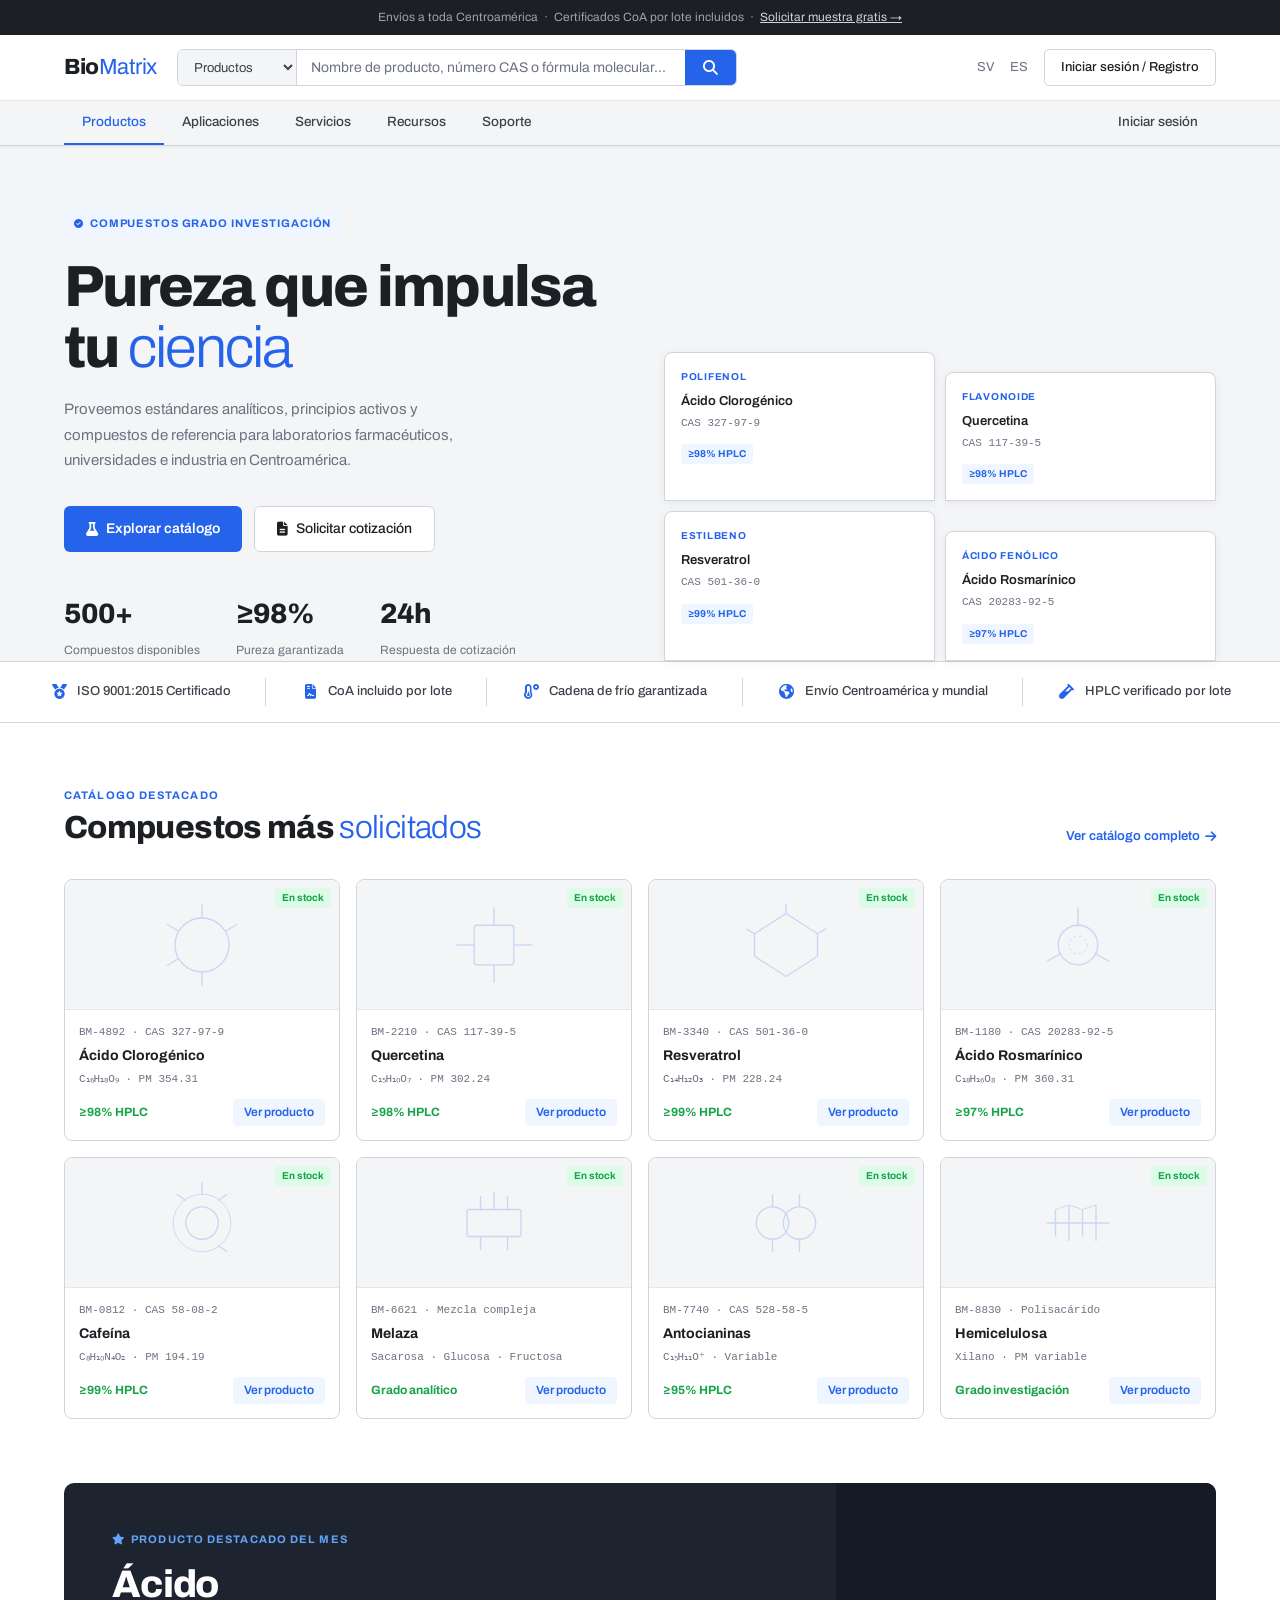
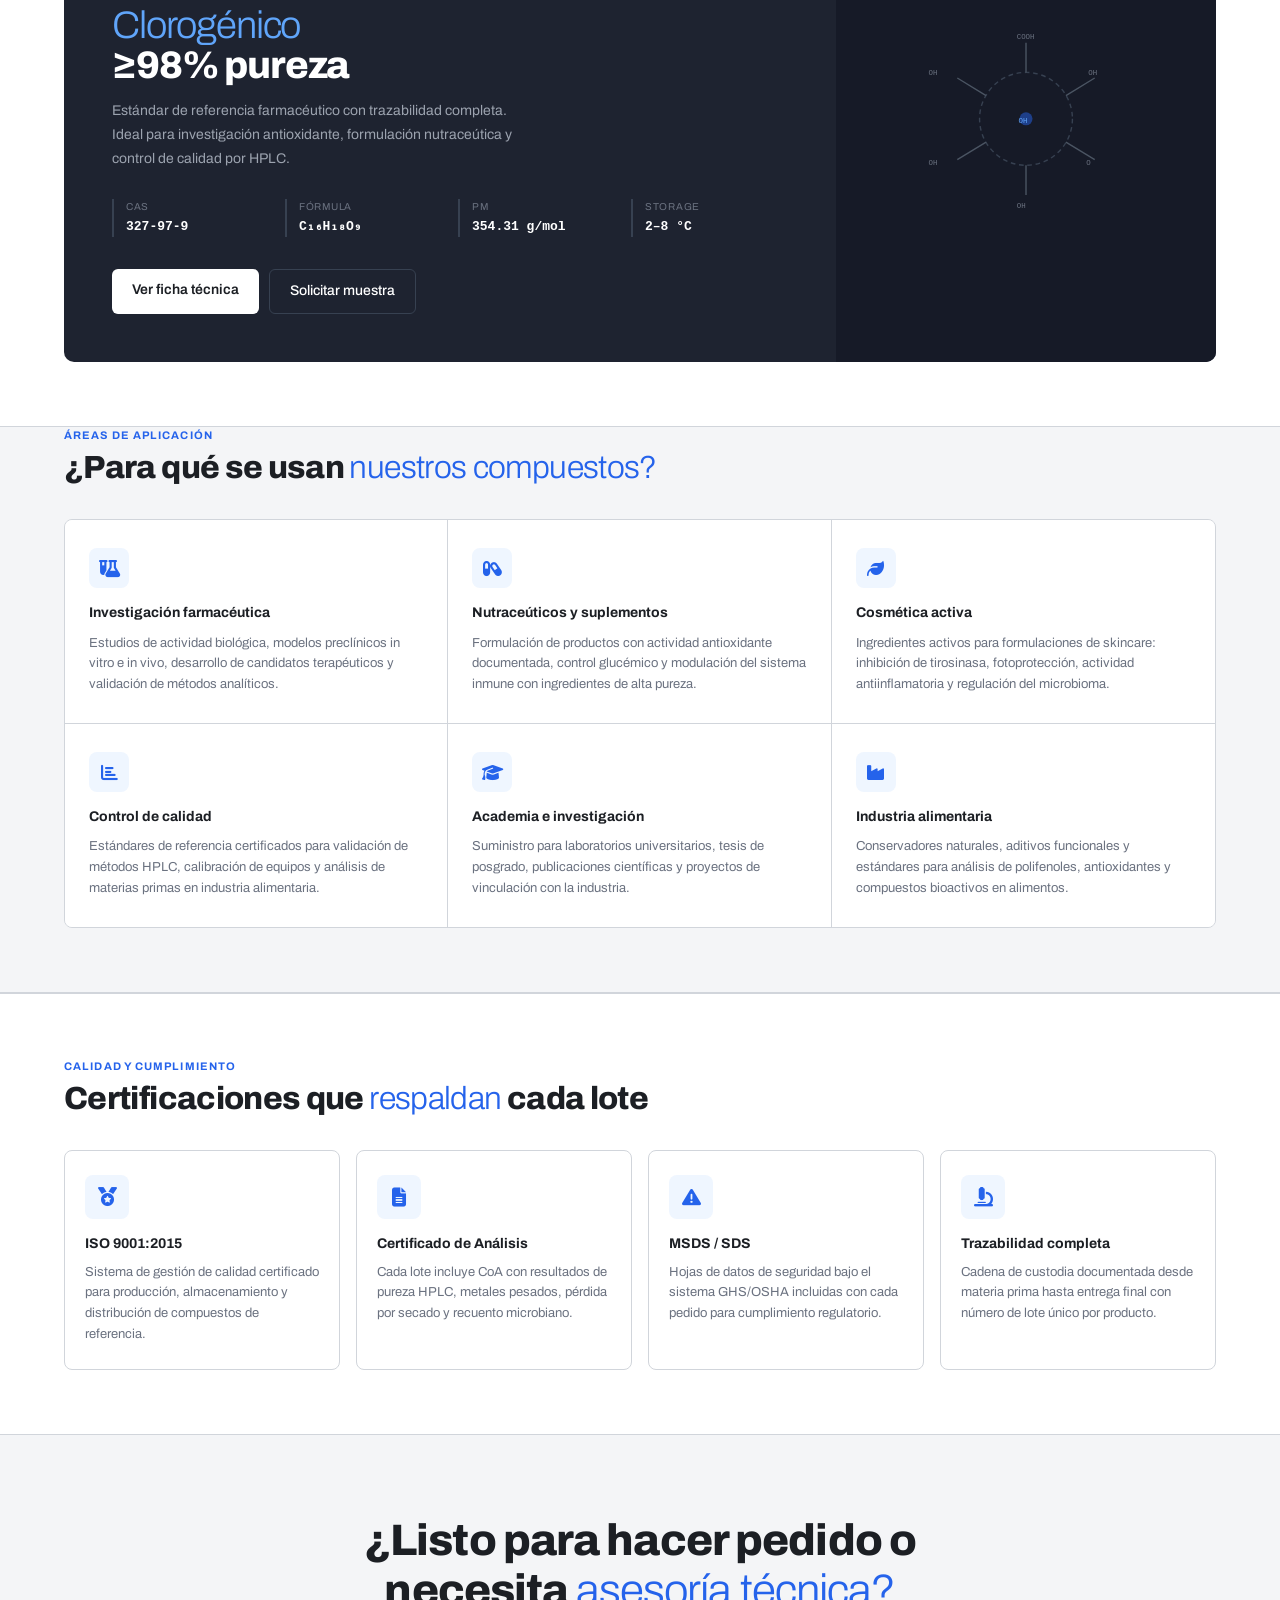
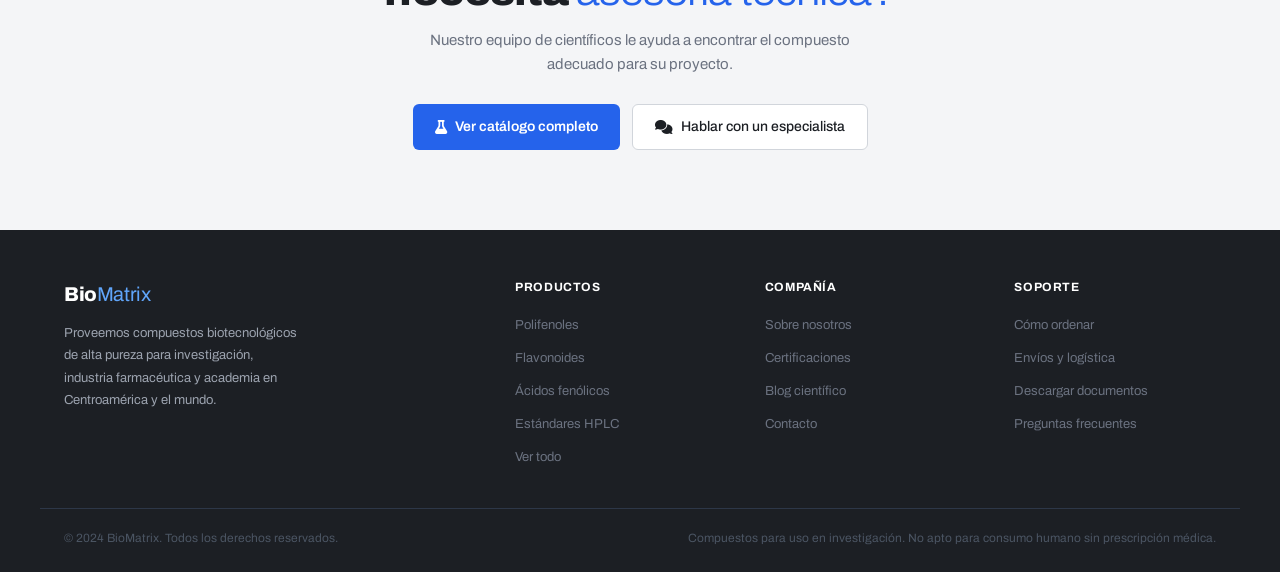
==== commit 25f61bba: "Add files via upload" ====
--- a/index.html
+++ b/index.html
@@ -180,6 +180,54 @@
           <div class="cc-name">Ácido Rosmarínico</div>
           <div class="cc-formula">C₁₈H₁₆O₈ · PM 360.31</div>
           <div class="cc-meta"><span class="cc-purity">≥97% HPLC</span><span class="cc-link">Ver producto</span></div>
+        </div>
+      </a>
+      <a href="catalogo.html" class="compound-card">
+        <div class="cc-img">
+          <svg viewBox="0 0 100 100" fill="none"><circle cx="50" cy="50" r="18" stroke="#2563eb" stroke-width="1.5"/><circle cx="50" cy="50" r="32" stroke="#2563eb" stroke-width="1"/><line x1="50" y1="18" x2="50" y2="5" stroke="#2563eb" stroke-width="1.5"/><line x1="68" y1="25" x2="78" y2="18" stroke="#2563eb" stroke-width="1.5"/><line x1="32" y1="25" x2="22" y2="18" stroke="#2563eb" stroke-width="1.5"/><line x1="68" y1="75" x2="78" y2="82" stroke="#2563eb" stroke-width="1.5"/></svg>
+          <span class="cc-badge">En stock</span>
+        </div>
+        <div class="cc-body">
+          <div class="cc-ref">BM-0812 · CAS 58-08-2</div>
+          <div class="cc-name">Cafeína</div>
+          <div class="cc-formula">C₈H₁₀N₄O₂ · PM 194.19</div>
+          <div class="cc-meta"><span class="cc-purity">≥99% HPLC</span><span class="cc-link">Ver producto</span></div>
+        </div>
+      </a>
+      <a href="catalogo.html" class="compound-card">
+        <div class="cc-img">
+          <svg viewBox="0 0 100 100" fill="none"><rect x="20" y="35" width="60" height="30" stroke="#2563eb" stroke-width="1.5" rx="2"/><line x1="35" y1="35" x2="35" y2="20" stroke="#2563eb" stroke-width="1.5"/><line x1="50" y1="35" x2="50" y2="15" stroke="#2563eb" stroke-width="1.5"/><line x1="65" y1="35" x2="65" y2="20" stroke="#2563eb" stroke-width="1.5"/><line x1="35" y1="65" x2="35" y2="80" stroke="#2563eb" stroke-width="1.5"/><line x1="65" y1="65" x2="65" y2="80" stroke="#2563eb" stroke-width="1.5"/></svg>
+          <span class="cc-badge">En stock</span>
+        </div>
+        <div class="cc-body">
+          <div class="cc-ref">BM-6621 · Mezcla compleja</div>
+          <div class="cc-name">Melaza</div>
+          <div class="cc-formula">Sacarosa · Glucosa · Fructosa</div>
+          <div class="cc-meta"><span class="cc-purity">Grado analítico</span><span class="cc-link">Ver producto</span></div>
+        </div>
+      </a>
+      <a href="catalogo.html" class="compound-card">
+        <div class="cc-img">
+          <svg viewBox="0 0 100 100" fill="none"><circle cx="35" cy="50" r="18" stroke="#2563eb" stroke-width="1.5"/><circle cx="65" cy="50" r="18" stroke="#2563eb" stroke-width="1.5"/><line x1="35" y1="32" x2="35" y2="18" stroke="#2563eb" stroke-width="1.5"/><line x1="65" y1="32" x2="65" y2="18" stroke="#2563eb" stroke-width="1.5"/><line x1="35" y1="68" x2="35" y2="82" stroke="#2563eb" stroke-width="1.5"/><line x1="65" y1="68" x2="65" y2="82" stroke="#2563eb" stroke-width="1.5"/></svg>
+          <span class="cc-badge">En stock</span>
+        </div>
+        <div class="cc-body">
+          <div class="cc-ref">BM-7740 · CAS 528-58-5</div>
+          <div class="cc-name">Antocianinas</div>
+          <div class="cc-formula">C₁₅H₁₁O⁺ · Variable</div>
+          <div class="cc-meta"><span class="cc-purity">≥95% HPLC</span><span class="cc-link">Ver producto</span></div>
+        </div>
+      </a>
+      <a href="catalogo.html" class="compound-card">
+        <div class="cc-img">
+          <svg viewBox="0 0 100 100" fill="none"><line x1="15" y1="50" x2="85" y2="50" stroke="#2563eb" stroke-width="1.5"/><line x1="25" y1="35" x2="25" y2="65" stroke="#2563eb" stroke-width="1.5"/><line x1="40" y1="30" x2="40" y2="70" stroke="#2563eb" stroke-width="1.5"/><line x1="55" y1="35" x2="55" y2="65" stroke="#2563eb" stroke-width="1.5"/><line x1="70" y1="30" x2="70" y2="70" stroke="#2563eb" stroke-width="1.5"/><line x1="25" y1="35" x2="40" y2="30" stroke="#2563eb" stroke-width="1"/><line x1="40" y1="30" x2="55" y2="35" stroke="#2563eb" stroke-width="1"/><line x1="55" y1="35" x2="70" y2="30" stroke="#2563eb" stroke-width="1"/></svg>
+          <span class="cc-badge">En stock</span>
+        </div>
+        <div class="cc-body">
+          <div class="cc-ref">BM-8830 · Polisacárido</div>
+          <div class="cc-name">Hemicelulosa</div>
+          <div class="cc-formula">Xilano · PM variable</div>
+          <div class="cc-meta"><span class="cc-purity">Grado investigación</span><span class="cc-link">Ver producto</span></div>
         </div>
       </a>
     </div>
